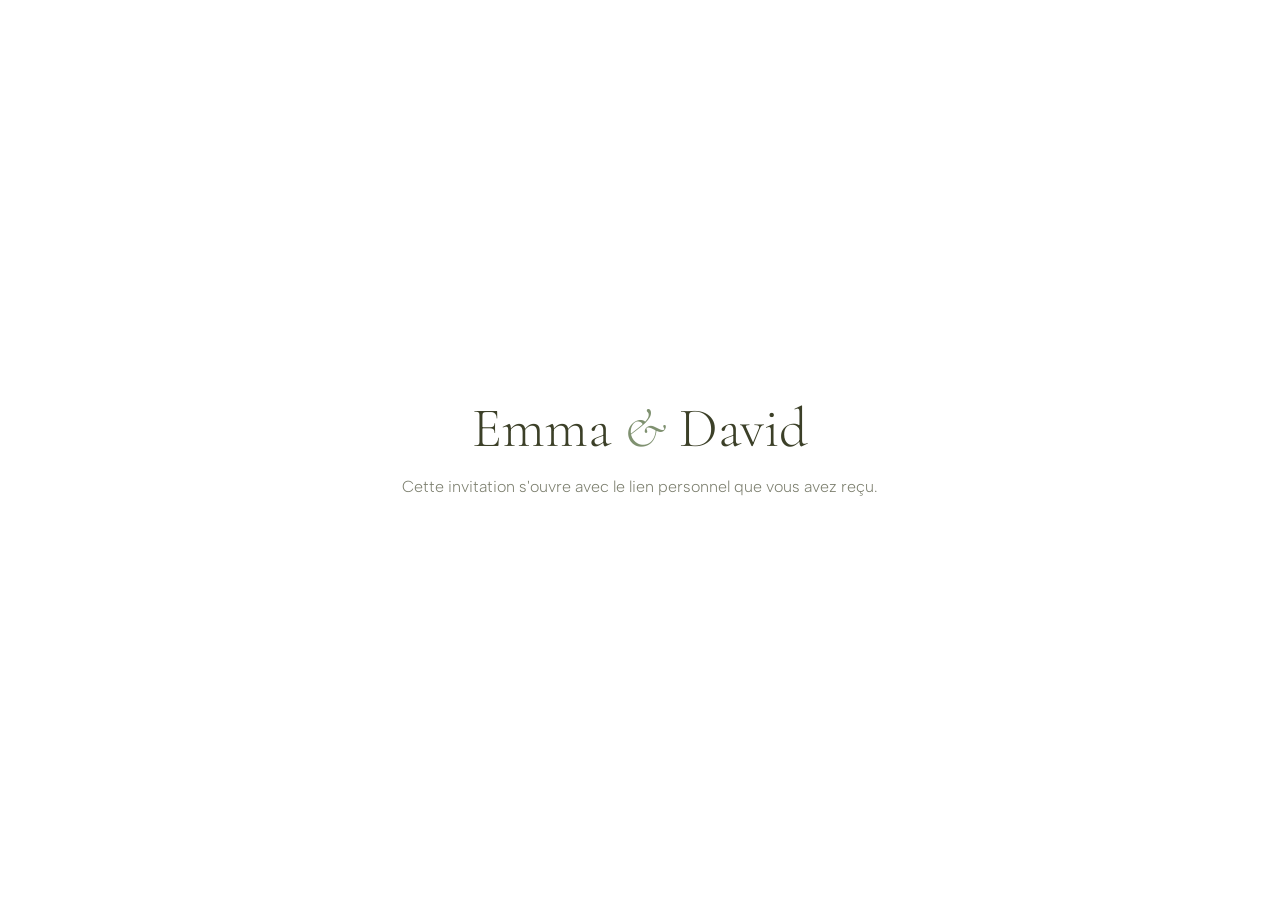
==== index.html @ 1ed9b7fa "Illustrations au trait qui se dessinent ; espace des mariés en blanc, sauge et kaki Co-Authored-By: " ====
<!doctype html>
<html lang="fr">
<head>
<meta charset="utf-8">
<meta name="viewport" content="width=device-width, initial-scale=1, viewport-fit=cover">
<title>Emma &amp; David</title>
<meta name="robots" content="noindex">
<meta name="theme-color" content="#ffffff">
<link rel="icon" type="image/png" href="favicon.png">
<link rel="preconnect" href="https://fonts.googleapis.com">
<link rel="preconnect" href="https://fonts.gstatic.com" crossorigin>
<link rel="stylesheet" href="https://fonts.googleapis.com/css2?family=Cormorant+Garamond:ital,wght@0,300;0,400;1,300;1,400&family=Albert+Sans:wght@300;400;500&display=swap">
<link rel="stylesheet" href="site.css?v=1790691059">
</head>
<body class="locked">

<!-- Ouverture : un toucher ouvre l'invitation et lance la musique -->
<div id="gate" class="gate" role="button" tabindex="0" aria-label="Ouvrir l'invitation">
  <p class="gate-bh" lang="he">ב״ה</p>
  <span class="gate-line" aria-hidden="true"></span>
  <p class="gate-names">Emma <em>&amp;</em> David</p>
  <p class="gate-guest" id="gate-guest"></p>
  <p class="gate-hint">Toucher pour ouvrir</p>
</div>

<button type="button" id="sound" class="sound" aria-label="Mettre la musique">
  <span></span><span></span><span></span>
</button>

<main id="site">
  <!-- Couverture -->
  <section class="hero" id="hero">
    <p class="bh" lang="he" data-reveal>ב״ה</p>
    <p class="kicker" data-reveal>Avec la bénédiction de leurs familles</p>
    <h1 class="names" aria-label="Emma &amp; David">
      <span class="n n1" data-split>Emma</span>
      <span class="amp" data-reveal>&amp;</span>
      <span class="n n2" data-split>David</span>
    </h1>
    <p class="lead" data-reveal>ont la joie de vous convier à leur mariage</p>
    <p class="guest" id="guest" data-reveal></p>
    <p class="season" data-reveal>Juillet — Août 2027</p>
    <span class="scroll-cue" aria-hidden="true"></span>
  </section>

  <!-- Programme : les dates de l'invité -->
  <section class="overview" id="overview">
    <p class="kicker" data-reveal>Le programme</p>
    <ol class="agenda" id="agenda"></ol>
  </section>

  <!-- Célébrations, reliées par un fil -->
  <div class="timeline" id="timeline">
    <span class="thread" aria-hidden="true"><span class="thread-fill" id="thread-fill"></span></span>
    <div id="events"></div>
  </div>

  <!-- Réponse -->
  <section class="rsvp" id="rsvp">
    <p class="kicker" data-reveal>Réponse</p>
    <h2 class="rsvp-title" data-reveal>Serez-vous des nôtres ?</h2>
    <p class="deadline" data-reveal>Merci de répondre avant le <span id="deadline"></span>.</p>
    <form id="form" novalidate data-reveal>
      <div id="questions"></div>
      <div class="nb-row" id="nb-row" hidden>
        <label for="nb">Nombre de personnes</label>
        <select id="nb"></select>
      </div>
      <label class="msg-label" for="message">Un mot pour les mariés <span>facultatif</span></label>
      <textarea id="message" rows="2" maxlength="500"></textarea>
      <p class="error" id="error" hidden></p>
      <button type="submit" class="send" id="send">Envoyer ma réponse</button>
    </form>
    <div class="thanks" id="thanks" hidden>
      <p class="thanks-title">Merci</p>
      <p class="thanks-text" id="thanks-text">Votre réponse a bien été envoyée.</p>
      <button type="button" class="edit" id="edit">Modifier ma réponse</button>
    </div>
  </section>

  <footer class="foot">
    <img class="foot-mark" src="monogramme.png" alt="" width="44" height="43">
    <p>Emma &amp; David · 2027</p>
  </footer>
</main>

<section class="no-invite" id="no-invite" hidden>
  <p class="names-sm">Emma <em>&amp;</em> David</p>
  <p>Cette invitation s'ouvre avec le lien personnel que vous avez reçu.</p>
</section>

<script src="config.js?v=1790691059"></script>
<script src="illos.js?v=1790691059"></script>
<script src="site.js?v=1790691059"></script>
</body>
</html>
---- site.css ----
/* Emma & David — invitation
   Direction artistique : épuré, blanc, sauge et kaki.
   Beaucoup d'air, typographie fine, un fil kaki qui relie les célébrations. */

:root {
  --white: #ffffff;
  --paper: #fbfbf8;
  --sage-50: #f2f5ee;
  --sage-100: #e6ece0;
  --sage-300: #b9c6ad;
  --sage: #7f9170;
  --kaki: #5c6240;
  --kaki-deep: #3c4028;
  --ink: #2d2f24;
  --muted: #7a7d6c;
  --line: #e2e6da;
  --error: #9a4a36;
  --serif: "Cormorant Garamond", "Cormorant", Georgia, serif;
  --sans: "Albert Sans", "Helvetica Neue", Arial, sans-serif;
  --ease: cubic-bezier(.2, .7, .2, 1);
  color-scheme: light;
}

* { box-sizing: border-box; }
[hidden] { display: none !important; }
html { -webkit-text-size-adjust: 100%; }
body {
  margin: 0;
  background: var(--white);
  color: var(--ink);
  font: 300 16px/1.65 var(--sans);
  -webkit-font-smoothing: antialiased;
}
body.locked { overflow: hidden; }
p { margin: 0; }

/* ---------- Petits textes ---------- */
.kicker {
  font: 500 11px/1 var(--sans);
  letter-spacing: .32em;
  text-transform: uppercase;
  color: var(--sage);
}
.bh { font: 400 15px var(--serif); color: var(--kaki); letter-spacing: .06em; }

/* ---------- Ouverture ---------- */
.gate {
  position: fixed; inset: 0; z-index: 50;
  display: flex; flex-direction: column; align-items: center; justify-content: center; gap: 18px;
  padding-inline: 24px; text-align: center; cursor: pointer;
  background: var(--white);
  transition: transform 1.2s var(--ease), opacity 1.2s var(--ease);
  -webkit-tap-highlight-color: transparent;
}
.gate.open { transform: translateY(-100%); opacity: .6; pointer-events: none; }
.gate:focus-visible { outline: none; }
.gate-bh { font: 400 15px var(--serif); color: var(--kaki); opacity: 0; animation: fade 1.2s .2s var(--ease) forwards; }
.gate-line { width: 0; height: 1px; background: var(--sage); animation: grow 1.6s .5s var(--ease) forwards; }
.gate-names {
  font: 300 clamp(44px, 12vw, 76px)/1 var(--serif); color: var(--kaki-deep); letter-spacing: .01em;
  opacity: 0; animation: rise 1.4s 1.1s var(--ease) forwards;
}
.gate-names em, .names .amp, .names-sm em { font-style: italic; color: var(--sage); }
.gate-guest { font: italic 300 20px var(--serif); color: var(--kaki); min-height: 1.2em; opacity: 0; animation: fade 1.2s 1.6s var(--ease) forwards; }
.gate-guest:empty { display: none; }
.gate-hint {
  position: absolute; left: 0; right: 0; bottom: calc(env(safe-area-inset-bottom, 0px) + 9vh);
  font: 500 10px var(--sans); letter-spacing: .34em; text-transform: uppercase; color: var(--sage);
  opacity: 0; animation: fade 1s 2.2s var(--ease) forwards, breathe 2.6s 3.2s ease-in-out infinite;
}
@keyframes fade { to { opacity: 1; } }
@keyframes rise { from { opacity: 0; transform: translateY(14px); } to { opacity: 1; transform: none; } }
@keyframes grow { to { width: min(180px, 46vw); } }
@keyframes breathe { 0%, 100% { opacity: 1; } 50% { opacity: .35; } }

/* ---------- Bouton musique : trois barres fines ---------- */
.sound {
  position: fixed; z-index: 40; top: calc(env(safe-area-inset-top, 0px) + 14px); right: 14px;
  width: 40px; height: 40px; border-radius: 50%;
  display: flex; align-items: center; justify-content: center; gap: 3px;
  background: rgba(255, 255, 255, .8); border: 1px solid var(--line); cursor: pointer;
  backdrop-filter: blur(8px); -webkit-backdrop-filter: blur(8px);
}
.sound span { width: 2px; height: 5px; background: var(--kaki); border-radius: 2px; transition: height .3s var(--ease); }
.sound.on span { animation: bar 1.1s ease-in-out infinite; }
.sound.on span:nth-child(2) { animation-delay: .2s; }
.sound.on span:nth-child(3) { animation-delay: .4s; }
@keyframes bar { 0%, 100% { height: 5px; } 50% { height: 15px; } }
.sound:focus-visible { outline: 1px solid var(--kaki); outline-offset: 3px; }

/* ---------- Apparitions au défilement ---------- */
[data-reveal] { opacity: 0; transform: translateY(22px); transition: opacity 1.1s var(--ease), transform 1.1s var(--ease); transition-delay: var(--d, 0s); }
[data-reveal].in { opacity: 1; transform: none; }
.char { display: inline-block; opacity: 0; transform: translateY(.35em); transition: opacity .9s var(--ease), transform .9s var(--ease); }
.in .char, .char.in { opacity: 1; transform: none; }

/* ---------- Illustrations au trait ---------- */
.illo { width: min(240px, 70vw); height: auto; overflow: visible; background: inherit; }
.hero .illo { width: min(220px, 62vw); margin-bottom: -6px; }
.rsvp .illo { width: min(180px, 50vw); }
.event .illo { margin-bottom: 14px; padding: 6px 10px; }
.illo .ln {
  fill: none; stroke: var(--kaki); stroke-width: 1.1; stroke-linecap: round; stroke-linejoin: round;
  stroke-dasharray: var(--len, 400); stroke-dashoffset: var(--len, 400);
  transition: stroke-dashoffset 2.4s var(--ease) var(--dl, 0s);
}
.illo.in .ln { stroke-dashoffset: 0; }
.illo .ln.soft { stroke: var(--sage-300); stroke-width: .9; }
.illo .fl { fill: var(--sage-100); stroke: none; opacity: 0; transition: opacity 1.6s ease 1.6s; }
.illo .olive { fill: var(--kaki); }
.illo.in .fl { opacity: 1; }
.illo.in .olive { opacity: .75; }
.illo .flame { fill: #d9b566; opacity: 0; transform-box: fill-box; transform-origin: 50% 100%; transition: opacity 1s ease 2.2s; }
.illo.in .flame { opacity: 1; animation: flicker 2.6s ease-in-out 3s infinite; }
.illo .glow { fill: #f3e3b8; opacity: 0; transition: opacity 1.6s ease 2.4s; }
.illo.in .glow { opacity: .55; }
@keyframes flicker { 0%, 100% { transform: scale(1, 1); } 30% { transform: scale(.94, 1.07); } 55% { transform: scale(1.04, .95); } 80% { transform: scale(.97, 1.04); } }

/* ---------- Couverture ---------- */
.hero {
  min-height: 100vh; min-height: 100svh;
  display: flex; flex-direction: column; align-items: center; justify-content: center; gap: 14px;
  padding: calc(env(safe-area-inset-top, 0px) + 72px) 24px 96px; text-align: center; position: relative;
}
.names { margin: 18px 0 6px; font: 300 clamp(76px, 25vw, 168px)/.86 var(--serif); color: var(--kaki-deep); display: grid; justify-items: center; letter-spacing: -.01em; }
.names .amp { font-size: .48em; line-height: 1.2; }
.lead { font-size: 15px; color: var(--muted); max-width: 22em; }
.guest { font: italic 300 clamp(22px, 6vw, 28px)/1.2 var(--serif); color: var(--kaki); }
.guest:empty { display: none; }
.season { margin-top: 10px; font: 500 11px var(--sans); letter-spacing: .32em; text-transform: uppercase; color: var(--kaki); }
.scroll-cue { position: absolute; bottom: calc(env(safe-area-inset-bottom, 0px) + 26px); left: 50%; width: 1px; height: 46px; background: linear-gradient(var(--sage), transparent); transform-origin: top; animation: cue 2.4s ease-in-out infinite; }
@keyframes cue { 0% { transform: scaleY(0); opacity: 0; } 30% { opacity: 1; } 100% { transform: scaleY(1); opacity: 0; } }

/* ---------- Programme ---------- */
.overview { padding: 72px 24px 96px; display: grid; justify-items: center; gap: 28px; background: var(--sage-50); }
.agenda { list-style: none; margin: 0; padding: 0; width: 100%; max-width: 420px; }
.agenda li { display: grid; grid-template-columns: 64px 1fr; align-items: baseline; gap: 14px; padding: 16px 2px; border-bottom: 1px solid var(--sage-100); }
.agenda li:first-child { border-top: 1px solid var(--sage-100); }
.agenda .a-day { font: 300 34px/1 var(--serif); color: var(--kaki-deep); font-variant-numeric: lining-nums; }
.agenda .a-txt { display: grid; gap: 2px; }
.agenda .a-name { font: 400 22px/1.1 var(--serif); color: var(--kaki-deep); }
.agenda .a-meta { font-size: 13px; color: var(--muted); }
.agenda a { color: inherit; text-decoration: none; display: contents; }

/* ---------- Célébrations ---------- */
.timeline { position: relative; }
.thread { position: absolute; top: 0; bottom: 0; left: 50%; width: 1px; background: var(--line); transform: translateX(-.5px); pointer-events: none; }
.thread-fill { position: absolute; top: 0; left: 0; width: 1px; height: 0; background: var(--kaki); will-change: height; }

.event {
  position: relative; min-height: 100vh; min-height: 100svh;
  display: flex; flex-direction: column; align-items: center; justify-content: center;
  padding: 110px 24px; text-align: center; gap: 12px;
}
.event { background: var(--white); }
.event:nth-child(even) { background: var(--sage-50); }
.event .node { position: absolute; top: 64px; left: 50%; width: 9px; height: 9px; margin-left: -4.5px; border-radius: 50%; background: var(--white); border: 1px solid var(--kaki); }
.event:nth-child(even) .node { background: var(--sage-50); }
.event .node.in { background: var(--kaki); transition: background .6s var(--ease); }
.event .num { background: inherit; padding: 6px 12px; }
.event .day { font: 300 clamp(96px, 30vw, 200px)/.9 var(--serif); color: var(--kaki-deep); letter-spacing: -.02em; will-change: transform; font-variant-numeric: lining-nums; background: inherit; padding: 0 10px; }
.event .month { font: 500 11px var(--sans); letter-spacing: .32em; text-transform: uppercase; color: var(--kaki); background: inherit; padding: 4px 10px; }
.event .title { margin-top: 26px; font: 400 clamp(44px, 12vw, 72px)/1 var(--serif); color: var(--kaki-deep); background: inherit; padding: 0 12px; }
.event .tag { font: italic 300 clamp(22px, 6vw, 28px)/1.2 var(--serif); color: var(--sage); background: inherit; padding: 0 12px; }
.event .line { margin-top: 8px; font: italic 300 21px/1.4 var(--serif); color: var(--kaki); background: inherit; padding: 4px 12px; }
.event .weekday { font-size: 13px; color: var(--muted); background: inherit; padding: 0 10px; }
.details { margin: 26px 0 0; padding: 18px 16px; display: grid; gap: 16px; background: inherit; min-width: min(320px, 88vw); }
.details div { display: grid; gap: 3px; }
.details dt { font: 500 10px var(--sans); letter-spacing: .3em; text-transform: uppercase; color: var(--sage); }
.details dd { margin: 0; font: 400 21px/1.3 var(--serif); color: var(--ink); }
.map {
  margin-top: 8px; font: 500 10px var(--sans); letter-spacing: .3em; text-transform: uppercase;
  color: var(--kaki); text-decoration: none; padding: 10px 14px; background: inherit;
  border-bottom: 1px solid var(--sage-300);
}
.map:hover, .map:focus-visible { border-bottom-color: var(--kaki); outline: none; }

/* ---------- Réponse ---------- */
.rsvp { padding: 110px 24px 120px; display: grid; justify-items: center; gap: 14px; text-align: center; background: var(--white); }
.rsvp-title { margin: 6px 0 0; font: 300 clamp(40px, 11vw, 64px)/1.05 var(--serif); color: var(--kaki-deep); text-wrap: balance; }
.deadline { color: var(--muted); font-size: 14px; }
.deadline span { color: var(--kaki); font-weight: 400; }
form { width: 100%; max-width: 440px; margin-top: 26px; display: grid; gap: 18px; text-align: left; }
.q { display: grid; gap: 10px; padding-bottom: 18px; border-bottom: 1px solid var(--line); }
.q-head { display: flex; justify-content: space-between; align-items: baseline; gap: 12px; }
.q-name { font: 400 22px var(--serif); color: var(--kaki-deep); }
.q-date { font-size: 12px; color: var(--muted); }
.pills { display: grid; grid-template-columns: 1fr 1fr; gap: 8px; }
.pill input { position: absolute; opacity: 0; pointer-events: none; }
.pill span {
  display: block; text-align: center; padding: 12px 8px; border-radius: 999px;
  border: 1px solid var(--sage-300); color: var(--kaki); font-size: 14px; cursor: pointer;
  transition: background .35s var(--ease), color .35s var(--ease), border-color .35s var(--ease);
}
.pill input:checked + span { background: var(--kaki); border-color: var(--kaki); color: var(--white); }
.pill input:focus-visible + span { outline: 1px solid var(--kaki); outline-offset: 3px; }
.nb-row { display: flex; justify-content: space-between; align-items: center; gap: 12px; }
.nb-row label, .msg-label { font: 500 10px var(--sans); letter-spacing: .3em; text-transform: uppercase; color: var(--sage); }
.msg-label span { letter-spacing: .1em; text-transform: none; font-weight: 300; color: var(--muted); }
select, textarea { font: 400 16px var(--sans); color: var(--ink); background: transparent; border: 0; border-bottom: 1px solid var(--sage-300); border-radius: 0; padding: 8px 2px; }
select { width: 5em; }
textarea { width: 100%; resize: vertical; }
select:focus-visible, textarea:focus-visible { outline: none; border-bottom-color: var(--kaki); }
.error { color: var(--error); font-size: 14px; text-align: center; }
.send {
  margin-top: 8px; justify-self: center; padding: 16px 34px; border: 0; border-radius: 999px;
  background: var(--kaki-deep); color: var(--white); cursor: pointer;
  font: 500 11px var(--sans); letter-spacing: .3em; text-transform: uppercase;
  transition: background .35s var(--ease), transform .35s var(--ease);
}
.send:hover { background: var(--kaki); }
.send:active { transform: scale(.98); }
.send:disabled { opacity: .6; cursor: wait; }
.send:focus-visible, .edit:focus-visible { outline: 1px solid var(--kaki); outline-offset: 4px; }
.thanks { margin-top: 30px; display: grid; justify-items: center; gap: 10px; }
.thanks-title { font: italic 300 64px/1 var(--serif); color: var(--kaki-deep); }
.thanks-text { color: var(--muted); }
.edit { background: none; border: 0; padding: 8px; color: var(--kaki); font: 500 10px var(--sans); letter-spacing: .3em; text-transform: uppercase; border-bottom: 1px solid var(--sage-300); cursor: pointer; }

/* ---------- Pied de page ---------- */
.foot { padding: 60px 24px calc(env(safe-area-inset-bottom, 0px) + 60px); display: grid; justify-items: center; gap: 12px; background: var(--sage-50); }
.foot-mark { width: 44px; height: auto; opacity: .8; }
.foot p { font: 500 10px var(--sans); letter-spacing: .32em; text-transform: uppercase; color: var(--muted); }

/* ---------- Sans lien personnel ---------- */
.no-invite { min-height: 100vh; display: grid; place-content: center; gap: 18px; padding: 24px; text-align: center; color: var(--muted); }
.names-sm { font: 300 56px/1 var(--serif); color: var(--kaki-deep); }

@media (prefers-reduced-motion: reduce) {
  .illo .ln { stroke-dashoffset: 0; } .illo .fl, .illo .flame { opacity: 1; }
  *, *::before, *::after { animation-duration: .01s !important; animation-delay: 0s !important; transition-duration: .01s !important; }
  [data-reveal], .char { opacity: 1; transform: none; }
}
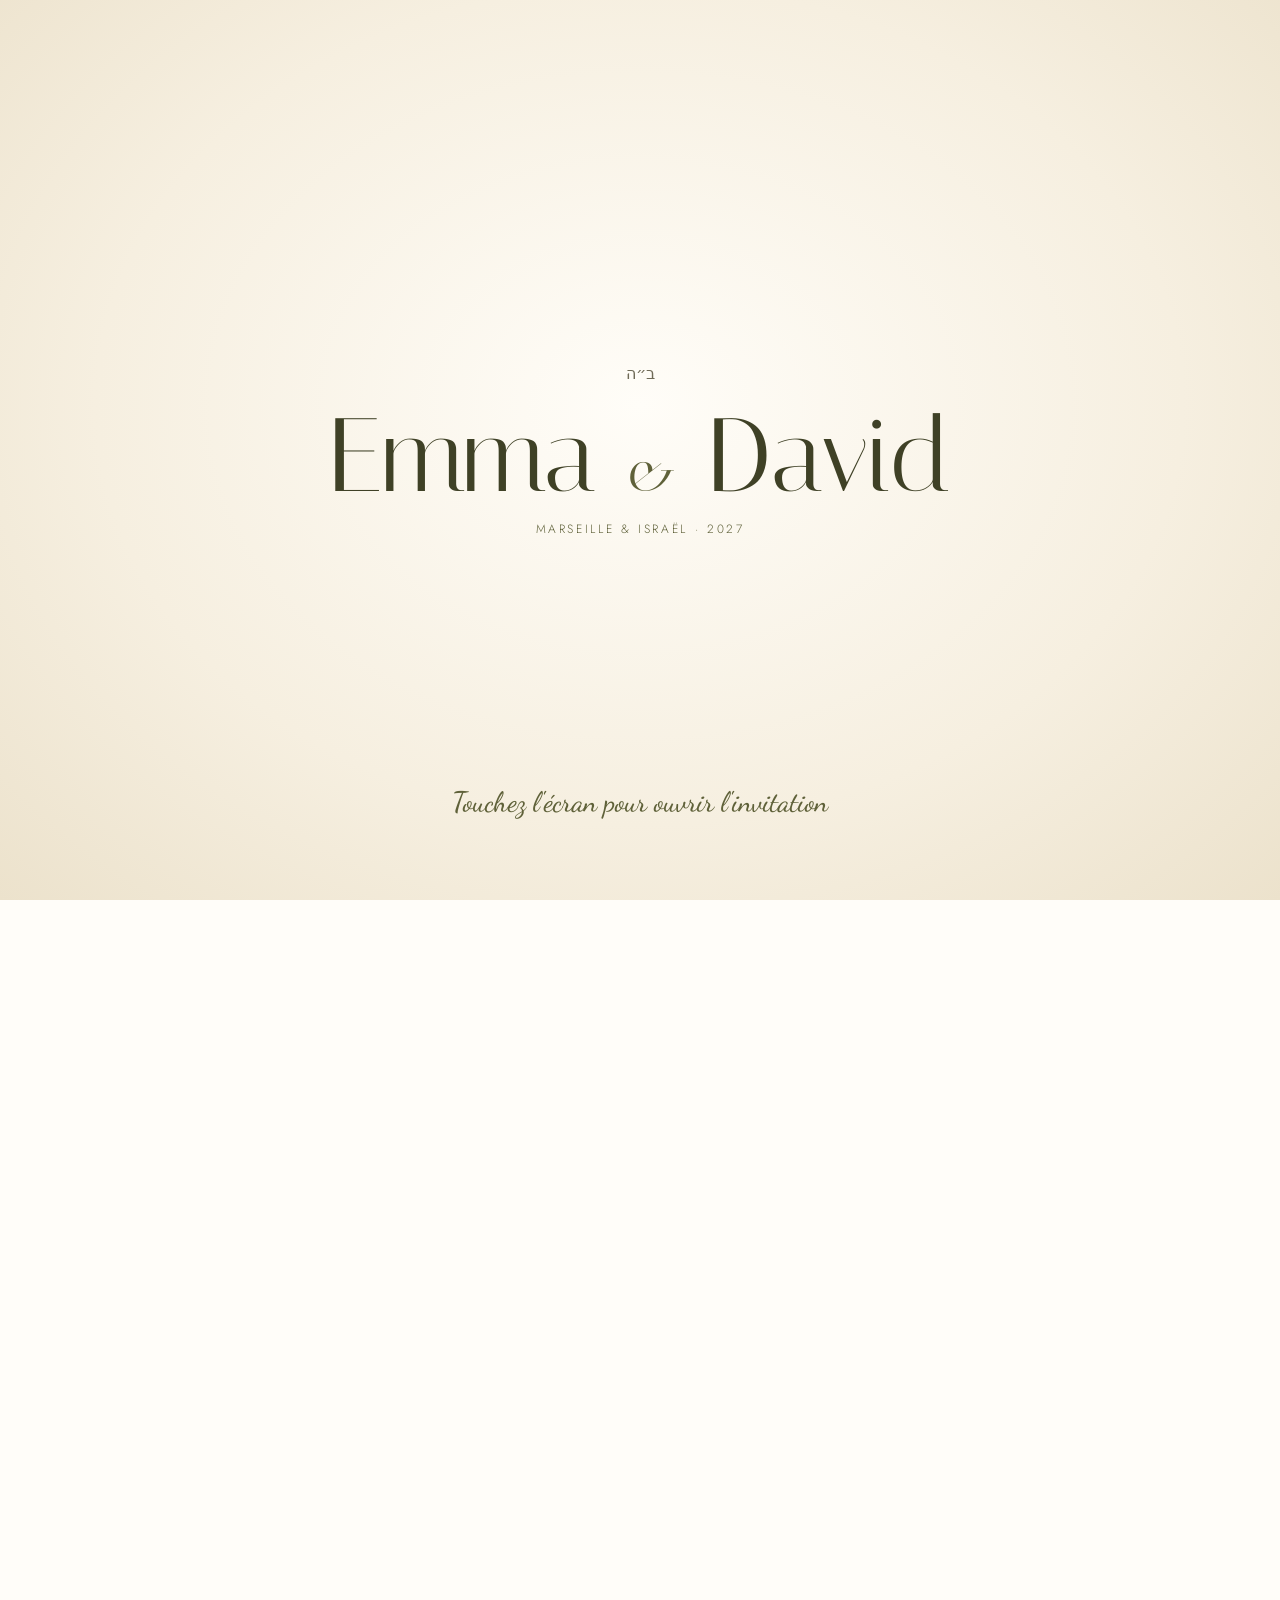
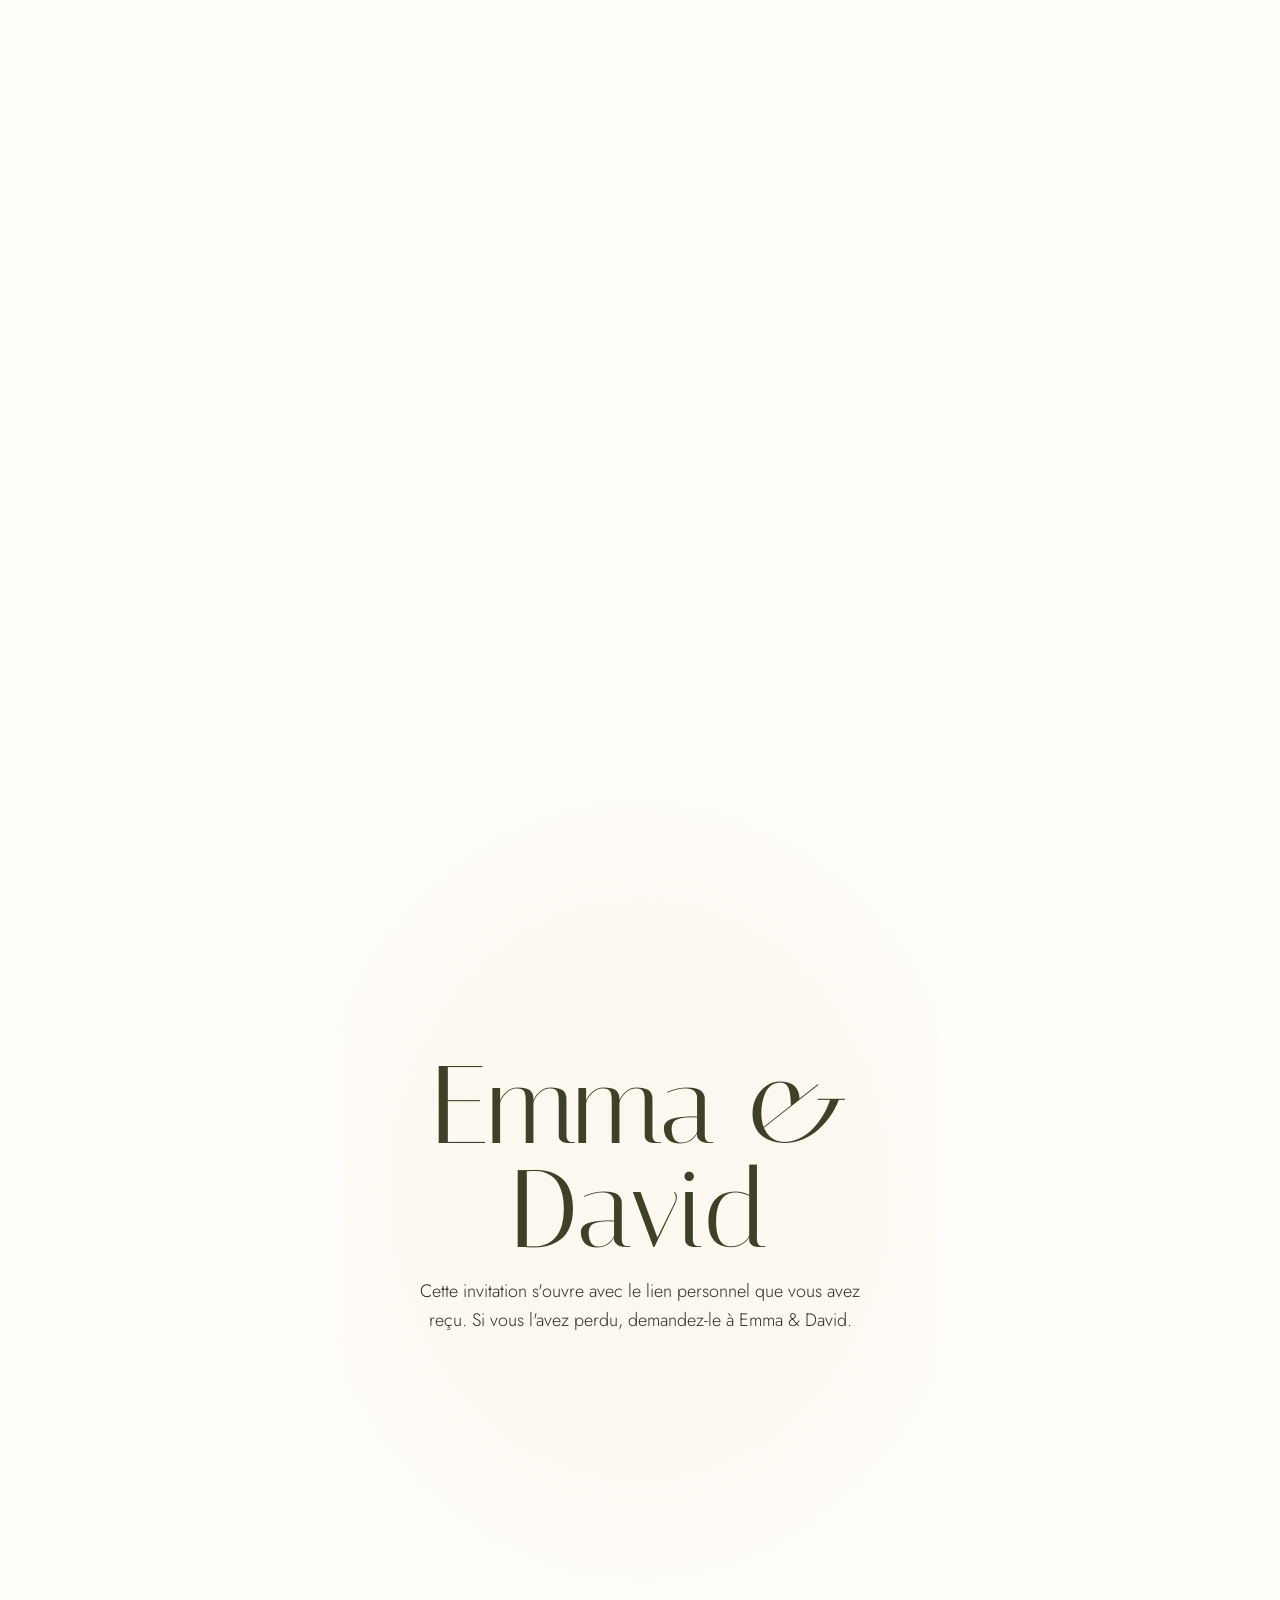
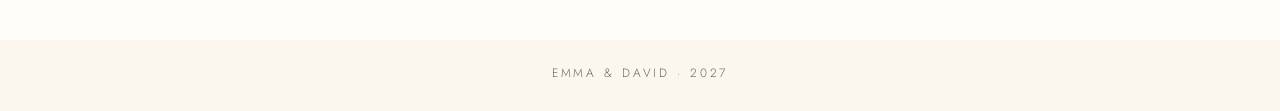
==== commit aed6ea6c: "Retour à la version du 23 septembre (avant les changements d'aujourd'hui) Co-Authored-By: Claude Opu" ====
--- a/index.html
+++ b/index.html
@@ -5,92 +5,31 @@
 <meta name="viewport" content="width=device-width, initial-scale=1, viewport-fit=cover">
 <title>Emma &amp; David</title>
 <meta name="robots" content="noindex">
-<meta name="theme-color" content="#ffffff">
-<link rel="icon" type="image/png" href="favicon.png">
 <link rel="preconnect" href="https://fonts.googleapis.com">
 <link rel="preconnect" href="https://fonts.gstatic.com" crossorigin>
-<link rel="stylesheet" href="https://fonts.googleapis.com/css2?family=Cormorant+Garamond:ital,wght@0,300;0,400;1,300;1,400&family=Albert+Sans:wght@300;400;500&display=swap">
-<link rel="stylesheet" href="site.css?v=1790691059">
+<link rel="stylesheet" href="https://fonts.googleapis.com/css2?family=Italiana&family=Jost:wght@300;400;500&family=Pinyon+Script&family=Parisienne&family=Dancing+Script:wght@500&display=swap">
+<link rel="stylesheet" href="app.css?v=1790691317">
 </head>
-<body class="locked">
-
-<!-- Ouverture : un toucher ouvre l'invitation et lance la musique -->
-<div id="gate" class="gate" role="button" tabindex="0" aria-label="Ouvrir l'invitation">
-  <p class="gate-bh" lang="he">ב״ה</p>
-  <span class="gate-line" aria-hidden="true"></span>
-  <p class="gate-names">Emma <em>&amp;</em> David</p>
-  <p class="gate-guest" id="gate-guest"></p>
-  <p class="gate-hint">Toucher pour ouvrir</p>
-</div>
+<body>
 
 <button type="button" id="sound" class="sound" aria-label="Mettre la musique">
-  <span></span><span></span><span></span>
+  <svg viewBox="0 0 24 24" width="18" height="18" aria-hidden="true"><path d="M9 18V6l10-2v12" fill="none" stroke="currentColor" stroke-width="1.6"/><circle cx="6.5" cy="18" r="2.5" fill="currentColor"/><circle cx="16.5" cy="16" r="2.5" fill="currentColor"/><path class="mute" d="M3 3l18 18" stroke="currentColor" stroke-width="1.6"/></svg>
 </button>
 
-<main id="site">
-  <!-- Couverture -->
-  <section class="hero" id="hero">
-    <p class="bh" lang="he" data-reveal>ב״ה</p>
-    <p class="kicker" data-reveal>Avec la bénédiction de leurs familles</p>
-    <h1 class="names" aria-label="Emma &amp; David">
-      <span class="n n1" data-split>Emma</span>
-      <span class="amp" data-reveal>&amp;</span>
-      <span class="n n2" data-split>David</span>
-    </h1>
-    <p class="lead" data-reveal>ont la joie de vous convier à leur mariage</p>
-    <p class="guest" id="guest" data-reveal></p>
-    <p class="season" data-reveal>Juillet — Août 2027</p>
-    <span class="scroll-cue" aria-hidden="true"></span>
-  </section>
+<canvas id="stage" aria-hidden="true"></canvas>
+<div id="gate" class="gate" role="button" tabindex="0" aria-label="Ouvrir l'invitation">
+  <p class="bh" lang="he">ב״ה</p>
+  <p class="gate-guest" id="gate-guest"></p>
+  <p class="gate-names">Emma <em>&amp;</em> David</p>
+  <p class="gate-date">Marseille &amp; Israël · 2027</p>
+  <p class="gate-hint">Touchez l'écran pour ouvrir l'invitation</p>
+</div>
+<p id="tap-hint" class="tap-hint">♪ Touchez l'écran pour la musique</p>
+<main id="story"></main>
 
-  <!-- Programme : les dates de l'invité -->
-  <section class="overview" id="overview">
-    <p class="kicker" data-reveal>Le programme</p>
-    <ol class="agenda" id="agenda"></ol>
-  </section>
-
-  <!-- Célébrations, reliées par un fil -->
-  <div class="timeline" id="timeline">
-    <span class="thread" aria-hidden="true"><span class="thread-fill" id="thread-fill"></span></span>
-    <div id="events"></div>
-  </div>
-
-  <!-- Réponse -->
-  <section class="rsvp" id="rsvp">
-    <p class="kicker" data-reveal>Réponse</p>
-    <h2 class="rsvp-title" data-reveal>Serez-vous des nôtres ?</h2>
-    <p class="deadline" data-reveal>Merci de répondre avant le <span id="deadline"></span>.</p>
-    <form id="form" novalidate data-reveal>
-      <div id="questions"></div>
-      <div class="nb-row" id="nb-row" hidden>
-        <label for="nb">Nombre de personnes</label>
-        <select id="nb"></select>
-      </div>
-      <label class="msg-label" for="message">Un mot pour les mariés <span>facultatif</span></label>
-      <textarea id="message" rows="2" maxlength="500"></textarea>
-      <p class="error" id="error" hidden></p>
-      <button type="submit" class="send" id="send">Envoyer ma réponse</button>
-    </form>
-    <div class="thanks" id="thanks" hidden>
-      <p class="thanks-title">Merci</p>
-      <p class="thanks-text" id="thanks-text">Votre réponse a bien été envoyée.</p>
-      <button type="button" class="edit" id="edit">Modifier ma réponse</button>
-    </div>
-  </section>
-
-  <footer class="foot">
-    <img class="foot-mark" src="monogramme.png" alt="" width="44" height="43">
-    <p>Emma &amp; David · 2027</p>
-  </footer>
-</main>
-
-<section class="no-invite" id="no-invite" hidden>
-  <p class="names-sm">Emma <em>&amp;</em> David</p>
-  <p>Cette invitation s'ouvre avec le lien personnel que vous avez reçu.</p>
-</section>
-
-<script src="config.js?v=1790691059"></script>
-<script src="illos.js?v=1790691059"></script>
-<script src="site.js?v=1790691059"></script>
+<script src="config.js?v=1790691317"></script>
+<script src="music.js?v=1790691317"></script>
+<script src="scenes.js?v=1790691317"></script>
+<script src="story.js?v=1790691317"></script>
 </body>
 </html>
--- a/app.css
+++ b/app.css
@@ -0,0 +1,213 @@
+/* Invitation Emma & David — une ambiance de couleurs par page */
+:root {
+  --sand: #efe7d8;
+  --kaki: #5f6139;
+  --kaki-deep: #3f4126;
+  --stone: #cbbd9f;
+  --ink: #2f2d22;
+  --muted: #6f6a57;
+  --error: #9a3b2a;
+  /* Couleurs par défaut ; chaque section (.t-cover, .t-h...) a les siennes */
+  --bg: var(--sand);
+  --card: #f7f2e8;
+  --text: var(--ink);
+  --title: var(--kaki-deep);
+  --accent: var(--kaki);
+  --line: var(--stone);
+  --soft: var(--muted);
+  --white: #fffdf9;
+  color-scheme: light;
+}
+
+/* Chaque page est posée sur son décor : couleurs du texte et halo doux (--scrim) pour la lisibilité */
+.t-cover { --scrim: rgba(251, 247, 238, .82); }
+/* Mairie · mariage civil : fond écru, texte olive et or */
+.t-m { --scrim: rgba(251, 246, 234, .84); --card: #f8f2e4; --text: #2f3226; --title: #4f5634; --accent: #a08a4a; --line: #d9cfb4; --soft: #66684f; }
+/* Henné · Beach Party : bordeaux et or */
+.t-h { --scrim: rgba(70, 14, 26, .62); --card: rgba(106, 37, 51, .7); --text: #f8e8e1; --title: #fff3ea; --accent: #efc88a; --line: rgba(255, 220, 200, .35); --soft: #f0d2ca; color-scheme: dark; }
+/* Houppa : ivoire, sauge et blanc */
+.t-p { --scrim: rgba(252, 248, 238, .82); --card: #fffdf8; --text: #33352a; --title: #4b5237; --accent: #7c8663; --line: #d9d6c4; --soft: #676b57; }
+/* Chabbat Hatan : crépuscule doré */
+.t-s { --scrim: rgba(250, 243, 228, .82); --card: #f4ecdc; --text: #2f2a1f; --title: #4a3a1a; --accent: #94702f; --line: #cdbb95; --soft: #6f6450; }
+/* Réponse : lever du jour sur la mer */
+.t-rsvp { --scrim: rgba(251, 247, 238, .86); --card: #fbf7ee; --text: #2f2d22; --title: #3f4126; --accent: #5f6139; --line: #c3b797; --soft: #6b6753; }
+
+* { box-sizing: border-box; }
+[hidden] { display: none !important; }
+body {
+  margin: 0;
+  background: #fffdf9;
+  color: var(--text);
+  font: 300 17px/1.6 "Jost", "Avenir Next", "Helvetica Neue", sans-serif;
+}
+
+/* ---------- Décor et cinématiques pilotés par le défilement ---------- */
+#stage { position: fixed; inset: 0; width: 100%; height: 100%; display: block; z-index: 0; }
+#story { position: relative; z-index: 1; }
+.cine { position: relative; }
+.stick { position: sticky; top: 0; height: 100vh; overflow: hidden; }
+.caps {
+  position: absolute; left: 0; right: 0;
+  top: calc(env(safe-area-inset-top, 0px) + 8vh);
+  padding-inline: 20px;
+  display: grid; justify-items: center; gap: 4px; text-align: center;
+  pointer-events: none;
+}
+.cap { margin: 0; opacity: 0; will-change: opacity, transform; }
+/* Mairie : texte au centre de l'écran */
+.caps-m { top: 50%; transform: translateY(-60%); gap: 8px; }
+/* Henné : texte au centre de l'écran, bien lisible sur le coucher de soleil */
+.caps-h { top: 50%; transform: translateY(-62%); gap: 8px; }
+.caps-h .cap { color: #fff7ec; text-shadow: 0 2px 6px rgba(60, 10, 20, .55), 0 0 28px rgba(60, 10, 20, .5); }
+.caps-h .cap.title { font-size: clamp(64px, 18vw, 112px); }
+.caps-h .cap.script { font-size: clamp(40px, 11vw, 62px); color: #ffe2b0; }
+.caps-h .cap.small { font-size: 14px; font-weight: 500; letter-spacing: .18em; }
+.tone-dark { color: #3f4126; }
+.tone-light { color: #fbeedd; text-shadow: 0 1px 14px rgba(40, 20, 20, .35); }
+.cap.bh { font-size: 16px; }
+.cap.small { font-size: 12px; letter-spacing: .22em; text-transform: uppercase; }
+.cap.names, .cap.title { font: 400 clamp(52px, 14vw, 96px)/1 "Italiana", "Didot", Georgia, serif; }
+.cap.script { font: 400 clamp(34px, 9vw, 54px)/1.1 "Pinyon Script", "Snell Roundhand", cursive; }
+.caps .cap.title { margin-top: 4px; }
+
+/* ---------- Écran d'ouverture : tout l'écran s'ouvre au toucher ---------- */
+body.locked { overflow: hidden; }
+body.locked .tap-hint { display: none; }
+.gate {
+  position: fixed; inset: 0; z-index: 60;
+  display: flex; flex-direction: column; align-items: center; justify-content: center; gap: 6px;
+  padding-inline: 24px; text-align: center; cursor: pointer;
+  background: radial-gradient(ellipse at 50% 45%, #fffdf8 0%, #f6efe0 60%, #ece2cc 100%);
+  color: #3f4126;
+  transition: opacity 1s ease, transform 1s ease;
+  -webkit-tap-highlight-color: transparent;
+}
+.gate.open { opacity: 0; transform: scale(1.06); pointer-events: none; }
+.gate:focus-visible { outline: none; }
+.gate p { margin: 0; }
+.gate .bh { font-size: 16px; color: #6f6a57; margin-bottom: 10px; }
+.gate-guest { font-size: 12px; letter-spacing: .24em; text-transform: uppercase; color: #6f6a57; min-height: 1em; }
+.gate-names { font: 400 clamp(56px, 16vw, 104px)/1 "Italiana", "Didot", Georgia, serif; color: #3f4126; margin: 6px 0 !important; }
+.gate-names em { font-style: normal; font-size: .5em; color: #5f6139; }
+.gate-date { font-size: 12px; letter-spacing: .22em; text-transform: uppercase; color: #5f6139; }
+.gate-hint {
+  position: absolute; left: 0; right: 0; bottom: calc(env(safe-area-inset-bottom, 0px) + 9vh);
+  font: 500 clamp(22px, 6vw, 28px) "Dancing Script", "Parisienne", cursive; color: #5f6139;
+  animation: hint 2.4s ease-in-out infinite;
+}
+
+/* ---------- Indication discrète pour lancer la musique ---------- */
+.tap-hint {
+  position: fixed; z-index: 40; left: 0; right: 0; margin: 0;
+  bottom: calc(env(safe-area-inset-bottom, 0px) + 18px);
+  text-align: center; pointer-events: none;
+  font-size: 12px; letter-spacing: .18em; text-transform: uppercase; color: #3f4126;
+  text-shadow: 0 0 12px rgba(255, 250, 238, .9);
+  animation: hint 2.4s ease-in-out infinite;
+  transition: opacity .6s ease;
+}
+.tap-hint.gone { opacity: 0 !important; animation: none; }
+@keyframes hint { 0%, 100% { opacity: .35; } 50% { opacity: .9; } }
+
+/* ---------- Bouton musique ---------- */
+.sound {
+  position: fixed; z-index: 40;
+  top: calc(env(safe-area-inset-top, 0px) + 12px); right: 12px;
+  width: 38px; height: 38px; border-radius: 50%;
+  display: grid; place-items: center;
+  border: 1px solid rgba(63, 65, 38, .25);
+  background: rgba(247, 242, 232, .55);
+  color: #3f4126; cursor: pointer;
+  backdrop-filter: blur(6px);
+}
+.sound .mute { opacity: 1; }
+.sound.on .mute { opacity: 0; }
+.sound:focus-visible { outline: 2px solid var(--accent); outline-offset: 2px; }
+
+/* ---------- Pages de texte ---------- */
+/* ---------- Pages de texte, posées sur le décor ---------- */
+.content { color: var(--text); }
+.inner { padding-bottom: 46vh; }
+.inner {
+  max-width: 600px; min-height: 100vh;
+  margin: 0 auto;
+  padding-inline: 22px; padding-block: 72px 72px;
+  display: flex; flex-direction: column; justify-content: center; align-items: center;
+  gap: 10px; text-align: center;
+  background: radial-gradient(ellipse 75% 58% at 50% 50%, var(--scrim) 0%, var(--scrim) 42%, transparent 76%);
+}
+.inner p { margin: 0; }
+.bh { font-size: 15px; color: var(--soft); margin-bottom: 6px !important; }
+.eyebrow { font-size: 12px; letter-spacing: .24em; text-transform: uppercase; color: var(--accent); }
+.names {
+  margin: 8px 0 4px;
+  font: 400 clamp(60px, 17vw, 110px)/.95 "Italiana", "Didot", Georgia, serif;
+  color: var(--title);
+}
+.lead { font-size: 18px; text-wrap: balance; }
+.guest { font: 400 clamp(24px, 6vw, 30px)/1.2 "Italiana", Georgia, serif; color: var(--accent); margin-top: 6px !important; text-wrap: balance; }
+.agenda { list-style: none; padding: 0; margin: 18px 0 6px; width: 100%; max-width: 360px; border-top: 1px solid var(--line); }
+.agenda li { display: flex; justify-content: space-between; gap: 12px; padding: 10px 2px; border-bottom: 1px solid var(--line); }
+.a-name { font-weight: 500; color: var(--title); }
+.a-date { color: var(--soft); font-variant-numeric: tabular-nums; }
+.when { font-size: 12px; letter-spacing: .24em; text-transform: uppercase; color: var(--accent); margin-top: 8px !important; }
+
+.ev-title { margin: 6px 0 0; font: 400 clamp(64px, 19vw, 120px)/.95 "Italiana", "Didot", Georgia, serif; color: var(--title); }
+.ev-tag { font: 400 clamp(32px, 9vw, 48px)/1.1 "Pinyon Script", "Snell Roundhand", cursive; color: var(--accent); margin-top: -4px !important; }
+.ev-date { margin-top: 10px !important; font-weight: 500; font-size: 19px; color: var(--title); }
+.ev-place { color: var(--soft); }
+.ev-intro { margin: 18px 0 8px !important; font: 400 clamp(21px, 5.4vw, 26px)/1.4 "Italiana", Georgia, serif; text-wrap: balance; }
+.hand { list-style: none; padding: 0; margin: 10px 0 0; display: grid; gap: 14px; }
+.hand li { display: grid; gap: 0; }
+.hand .lbl { font-size: 11px; letter-spacing: .2em; text-transform: uppercase; color: var(--accent); }
+.hand .val { font: 500 clamp(24px, 6.6vw, 30px)/1.25 "Dancing Script", "Parisienne", cursive; color: var(--title); text-wrap: balance; }
+.map-link {
+  margin-top: 14px; color: var(--title);
+  font-size: 13px; letter-spacing: .14em; text-transform: uppercase;
+  text-underline-offset: 5px;
+}
+
+.song { margin: 22px 0 0; width: 100%; max-width: 360px; display: grid; gap: 8px; }
+.song-player, .song iframe { width: 100%; height: 200px; border: 1px solid var(--line); background: #000; display: block; }
+.song figcaption { font-size: 13px; letter-spacing: .08em; color: var(--soft); }
+
+/* ---------- Réponse ---------- */
+.deadline { color: var(--soft); margin-bottom: 8px !important; }
+form.rsvp { width: 100%; display: grid; gap: 12px; text-align: left; }
+fieldset { margin: 0; border: 1px solid var(--line); background: var(--card); padding: 14px 16px 16px; display: grid; gap: 10px; }
+legend { padding: 0 6px; font-weight: 500; color: var(--title); }
+.choices { display: grid; grid-template-columns: 1fr 1fr; gap: 8px; }
+.choice input { position: absolute; opacity: 0; pointer-events: none; }
+.choice span { display: block; text-align: center; padding: 12px 6px; border: 1px solid var(--line); background: var(--bg); cursor: pointer; font-size: 15px; }
+.choice input:checked + span { background: var(--accent); border-color: var(--accent); color: #f7f2e8; }
+.choice input:focus-visible + span { outline: 2px solid var(--title); outline-offset: 2px; }
+.field { font-weight: 500; color: var(--title); margin-top: 4px; }
+select.nb { font: inherit; padding: 10px 12px; border: 1px solid var(--line); background: var(--card); color: var(--text); width: 7em; }
+textarea { width: 100%; font: inherit; padding: 12px; border: 1px solid var(--line); background: var(--card); color: var(--text); resize: vertical; }
+textarea:focus-visible { outline: 2px solid var(--accent); }
+.submit, .thanks .link {
+  font: 500 14px "Jost", sans-serif; letter-spacing: .14em; text-transform: uppercase;
+  padding: 16px; border: 0; cursor: pointer;
+  background: var(--title); color: var(--bg);
+}
+.submit:disabled { opacity: .6; cursor: wait; }
+.thanks { display: grid; gap: 8px; justify-items: center; padding: 26px; width: 100%; background: var(--card); border: 1px solid var(--line); }
+.thanks-title { font: 400 44px/1 "Italiana", Georgia, serif; color: var(--title); }
+.thanks .link { background: none; color: var(--title); text-decoration: underline; text-underline-offset: 4px; padding: 8px; }
+.sign { font: 400 30px "Pinyon Script", cursive; color: var(--accent); }
+.error { color: var(--error); }
+.t-h .error { color: #ffc2a8; }
+/* Page Henné : texte clair bien détaché */
+.t-h .inner { text-shadow: 0 1px 10px rgba(50, 8, 18, .45); }
+
+.foot {
+  position: relative; background: rgba(251, 247, 238, .9); color: #6b6753; text-align: center;
+  padding-block: 24px calc(env(safe-area-inset-bottom, 0px) + 28px);
+  font-size: 12px; letter-spacing: .24em; text-transform: uppercase;
+}
+
+@media (prefers-reduced-motion: reduce) {
+  .gate-hint { animation: none; }
+  .cap { transition: none !important; }
+}
+.guest:empty, .gate-guest:empty { display: none; }
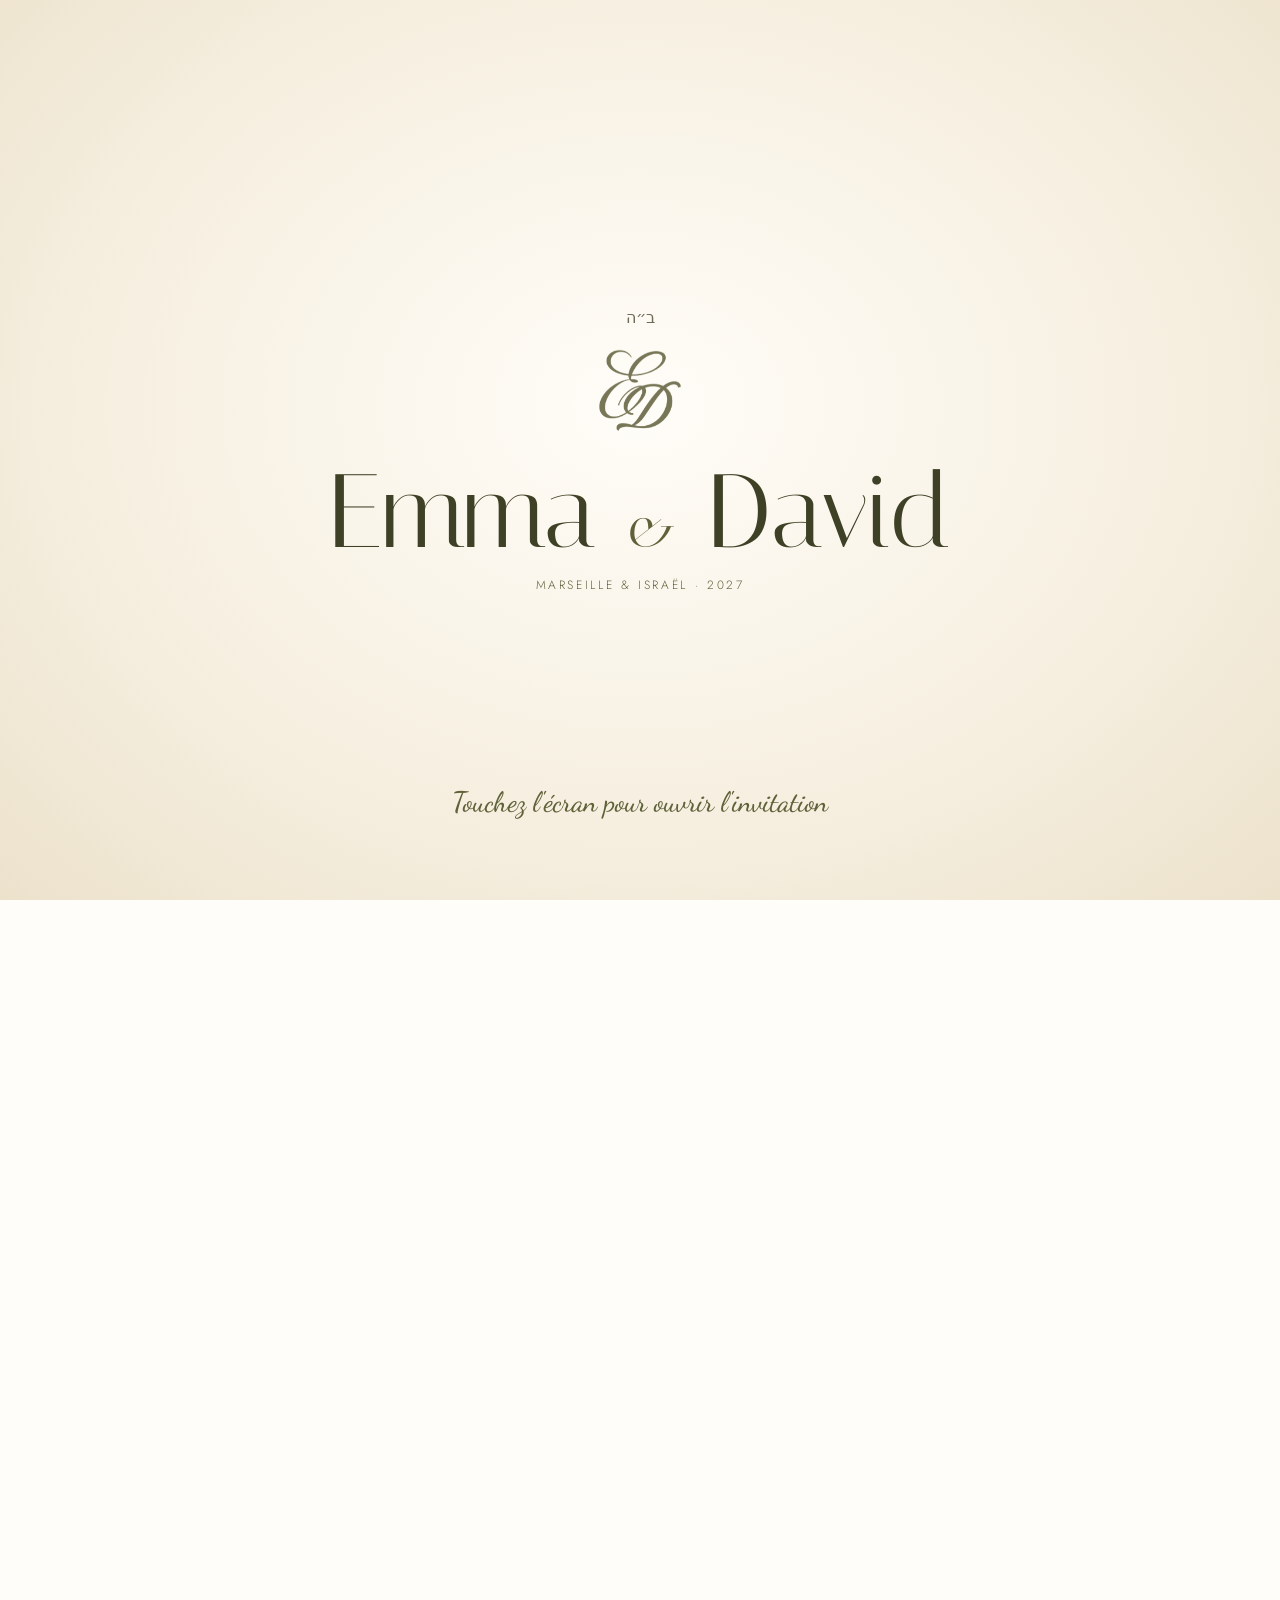
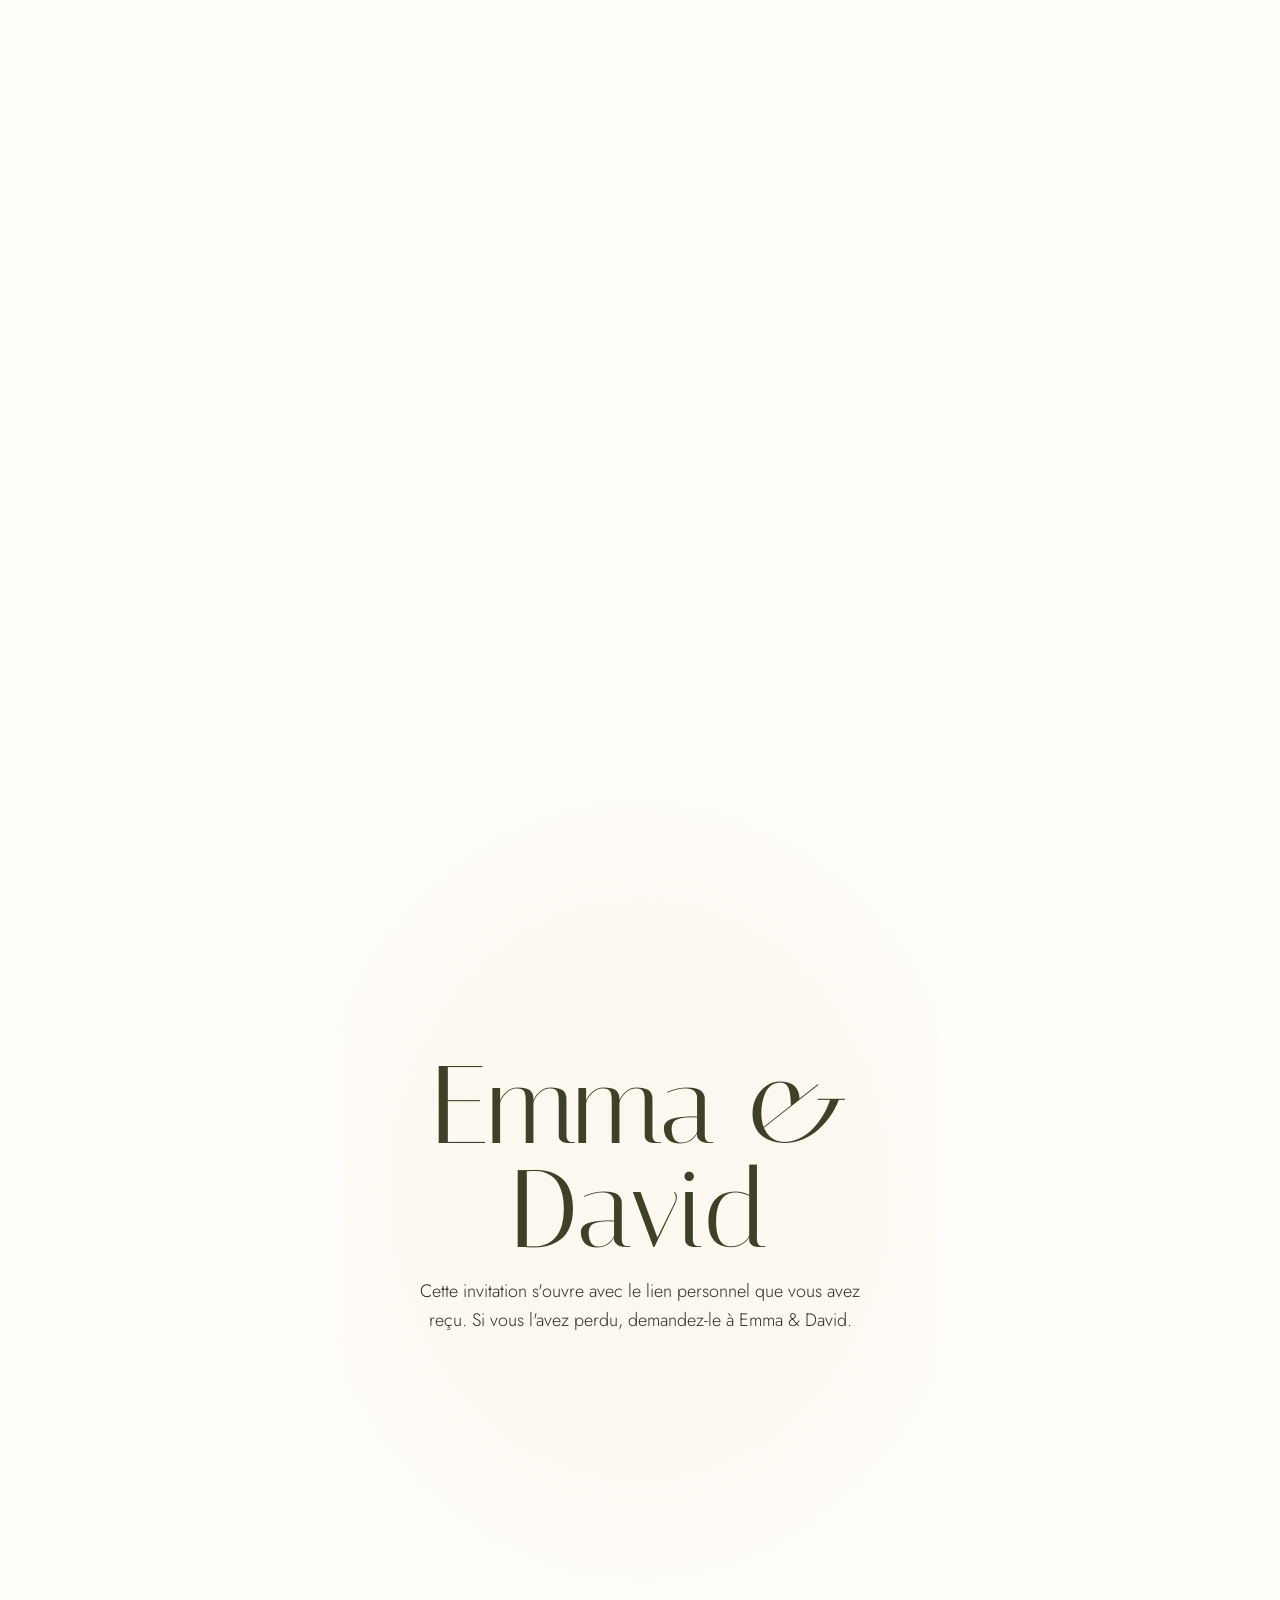
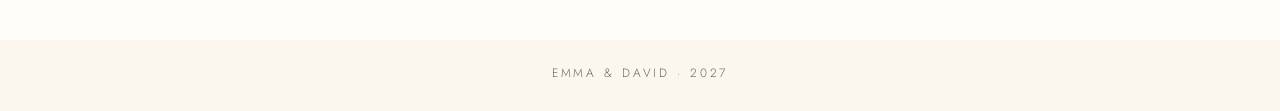
==== commit 013af676: "Monogramme discret sur l'écran d'ouverture ; informations en police simple (Jost) Co-Authored-By: Cl" ====
--- a/index.html
+++ b/index.html
@@ -4,11 +4,12 @@
 <meta charset="utf-8">
 <meta name="viewport" content="width=device-width, initial-scale=1, viewport-fit=cover">
 <title>Emma &amp; David</title>
+<link rel="icon" type="image/png" href="favicon.png">
 <meta name="robots" content="noindex">
 <link rel="preconnect" href="https://fonts.googleapis.com">
 <link rel="preconnect" href="https://fonts.gstatic.com" crossorigin>
 <link rel="stylesheet" href="https://fonts.googleapis.com/css2?family=Italiana&family=Jost:wght@300;400;500&family=Pinyon+Script&family=Parisienne&family=Dancing+Script:wght@500&display=swap">
-<link rel="stylesheet" href="app.css?v=1790691317">
+<link rel="stylesheet" href="app.css?v=1790691723">
 </head>
 <body>
 
@@ -19,6 +20,7 @@
 <canvas id="stage" aria-hidden="true"></canvas>
 <div id="gate" class="gate" role="button" tabindex="0" aria-label="Ouvrir l'invitation">
   <p class="bh" lang="he">ב״ה</p>
+  <img class="gate-mono" src="monogramme.png" alt="" width="84" height="83">
   <p class="gate-guest" id="gate-guest"></p>
   <p class="gate-names">Emma <em>&amp;</em> David</p>
   <p class="gate-date">Marseille &amp; Israël · 2027</p>
@@ -27,9 +29,9 @@
 <p id="tap-hint" class="tap-hint">♪ Touchez l'écran pour la musique</p>
 <main id="story"></main>
 
-<script src="config.js?v=1790691317"></script>
-<script src="music.js?v=1790691317"></script>
-<script src="scenes.js?v=1790691317"></script>
-<script src="story.js?v=1790691317"></script>
+<script src="config.js?v=1790691723"></script>
+<script src="music.js?v=1790691723"></script>
+<script src="scenes.js?v=1790691723"></script>
+<script src="story.js?v=1790691723"></script>
 </body>
 </html>
--- a/app.css
+++ b/app.css
@@ -87,6 +87,9 @@
 .gate p { margin: 0; }
 .gate .bh { font-size: 16px; color: #6f6a57; margin-bottom: 10px; }
 .gate-guest { font-size: 12px; letter-spacing: .24em; text-transform: uppercase; color: #6f6a57; min-height: 1em; }
+/* Monogramme E&D, discret, sur l'écran d'ouverture */
+.gate-mono { width: clamp(64px, 18vw, 88px); height: auto; margin: 4px 0 14px; opacity: 0; animation: mono-in 1.6s .3s ease-out forwards; }
+@keyframes mono-in { from { opacity: 0; transform: translateY(6px); } to { opacity: .85; transform: none; } }
 .gate-names { font: 400 clamp(56px, 16vw, 104px)/1 "Italiana", "Didot", Georgia, serif; color: #3f4126; margin: 6px 0 !important; }
 .gate-names em { font-style: normal; font-size: .5em; color: #5f6139; }
 .gate-date { font-size: 12px; letter-spacing: .22em; text-transform: uppercase; color: #5f6139; }
@@ -160,7 +163,7 @@
 .hand { list-style: none; padding: 0; margin: 10px 0 0; display: grid; gap: 14px; }
 .hand li { display: grid; gap: 0; }
 .hand .lbl { font-size: 11px; letter-spacing: .2em; text-transform: uppercase; color: var(--accent); }
-.hand .val { font: 500 clamp(24px, 6.6vw, 30px)/1.25 "Dancing Script", "Parisienne", cursive; color: var(--title); text-wrap: balance; }
+.hand .val { font: 400 clamp(18px, 4.8vw, 21px)/1.4 "Jost", "Avenir Next", "Helvetica Neue", sans-serif; letter-spacing: .02em; color: var(--title); text-wrap: balance; }
 .map-link {
   margin-top: 14px; color: var(--title);
   font-size: 13px; letter-spacing: .14em; text-transform: uppercase;
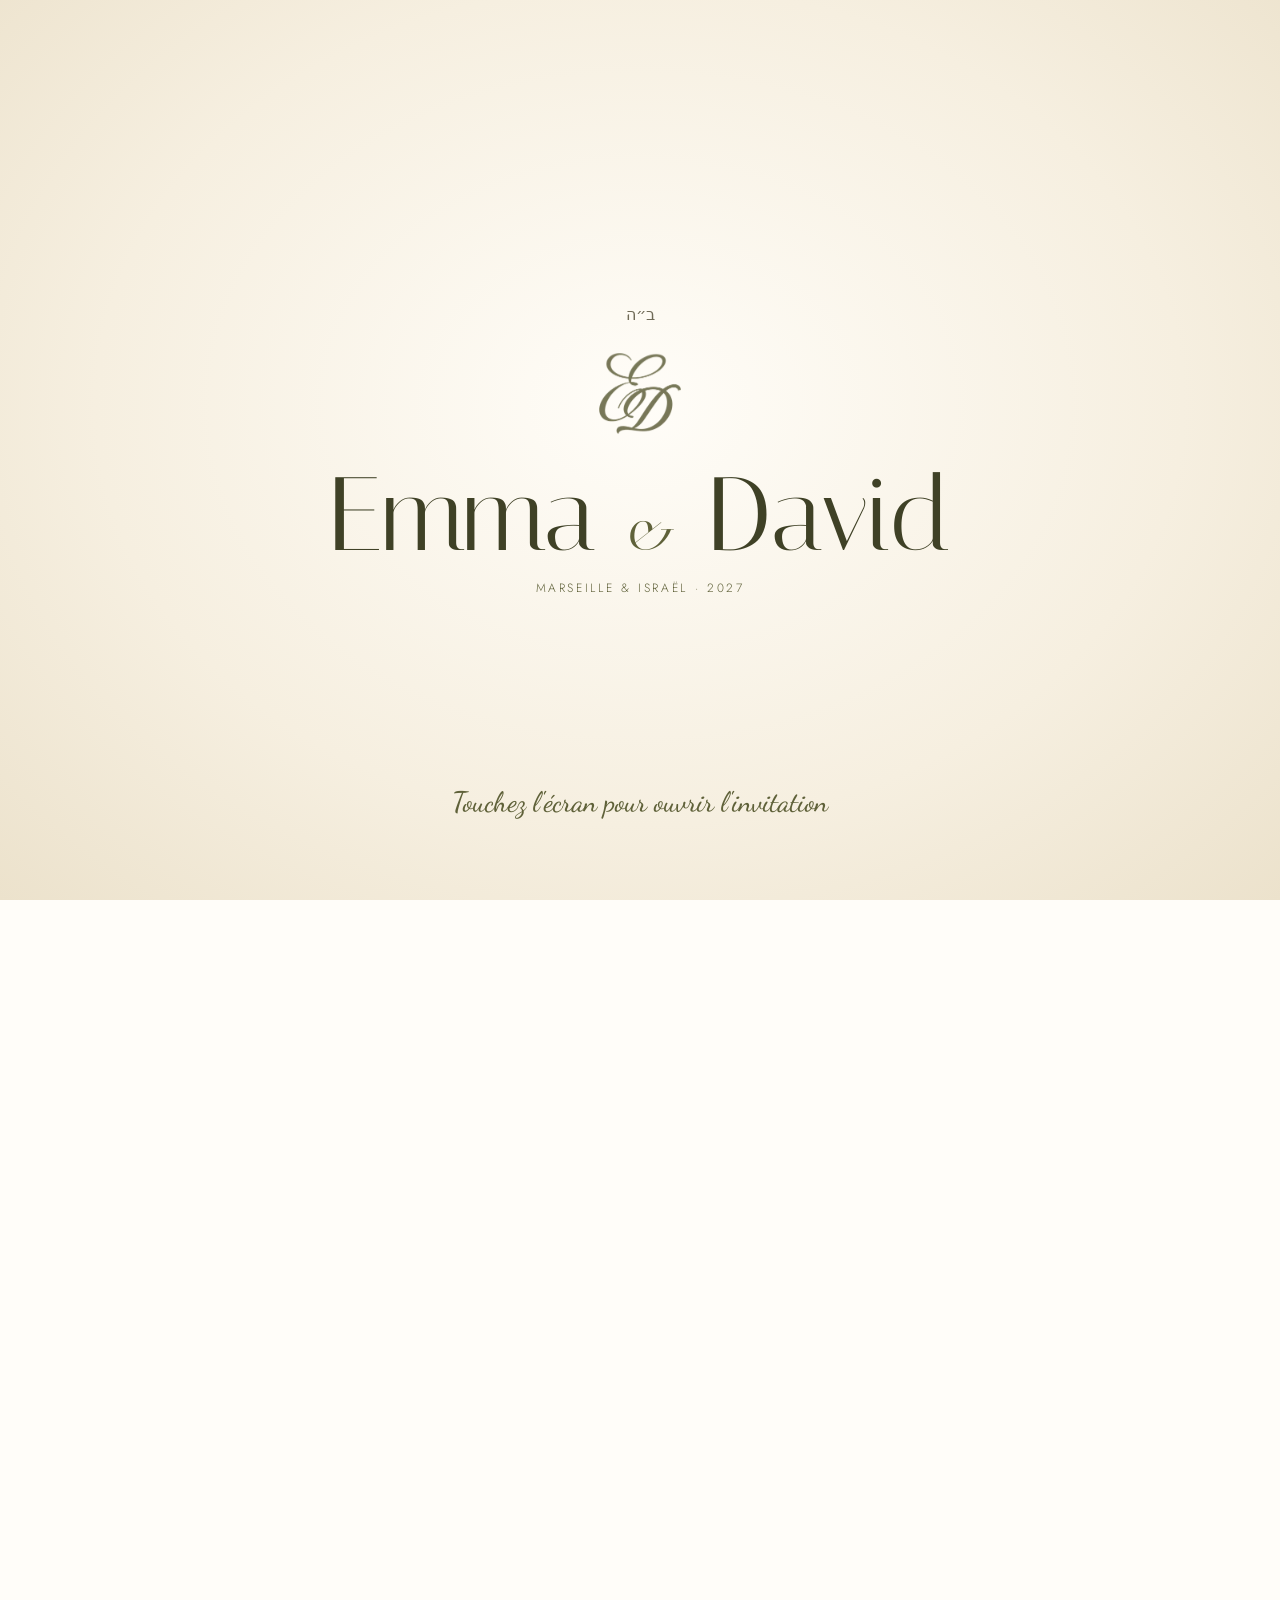
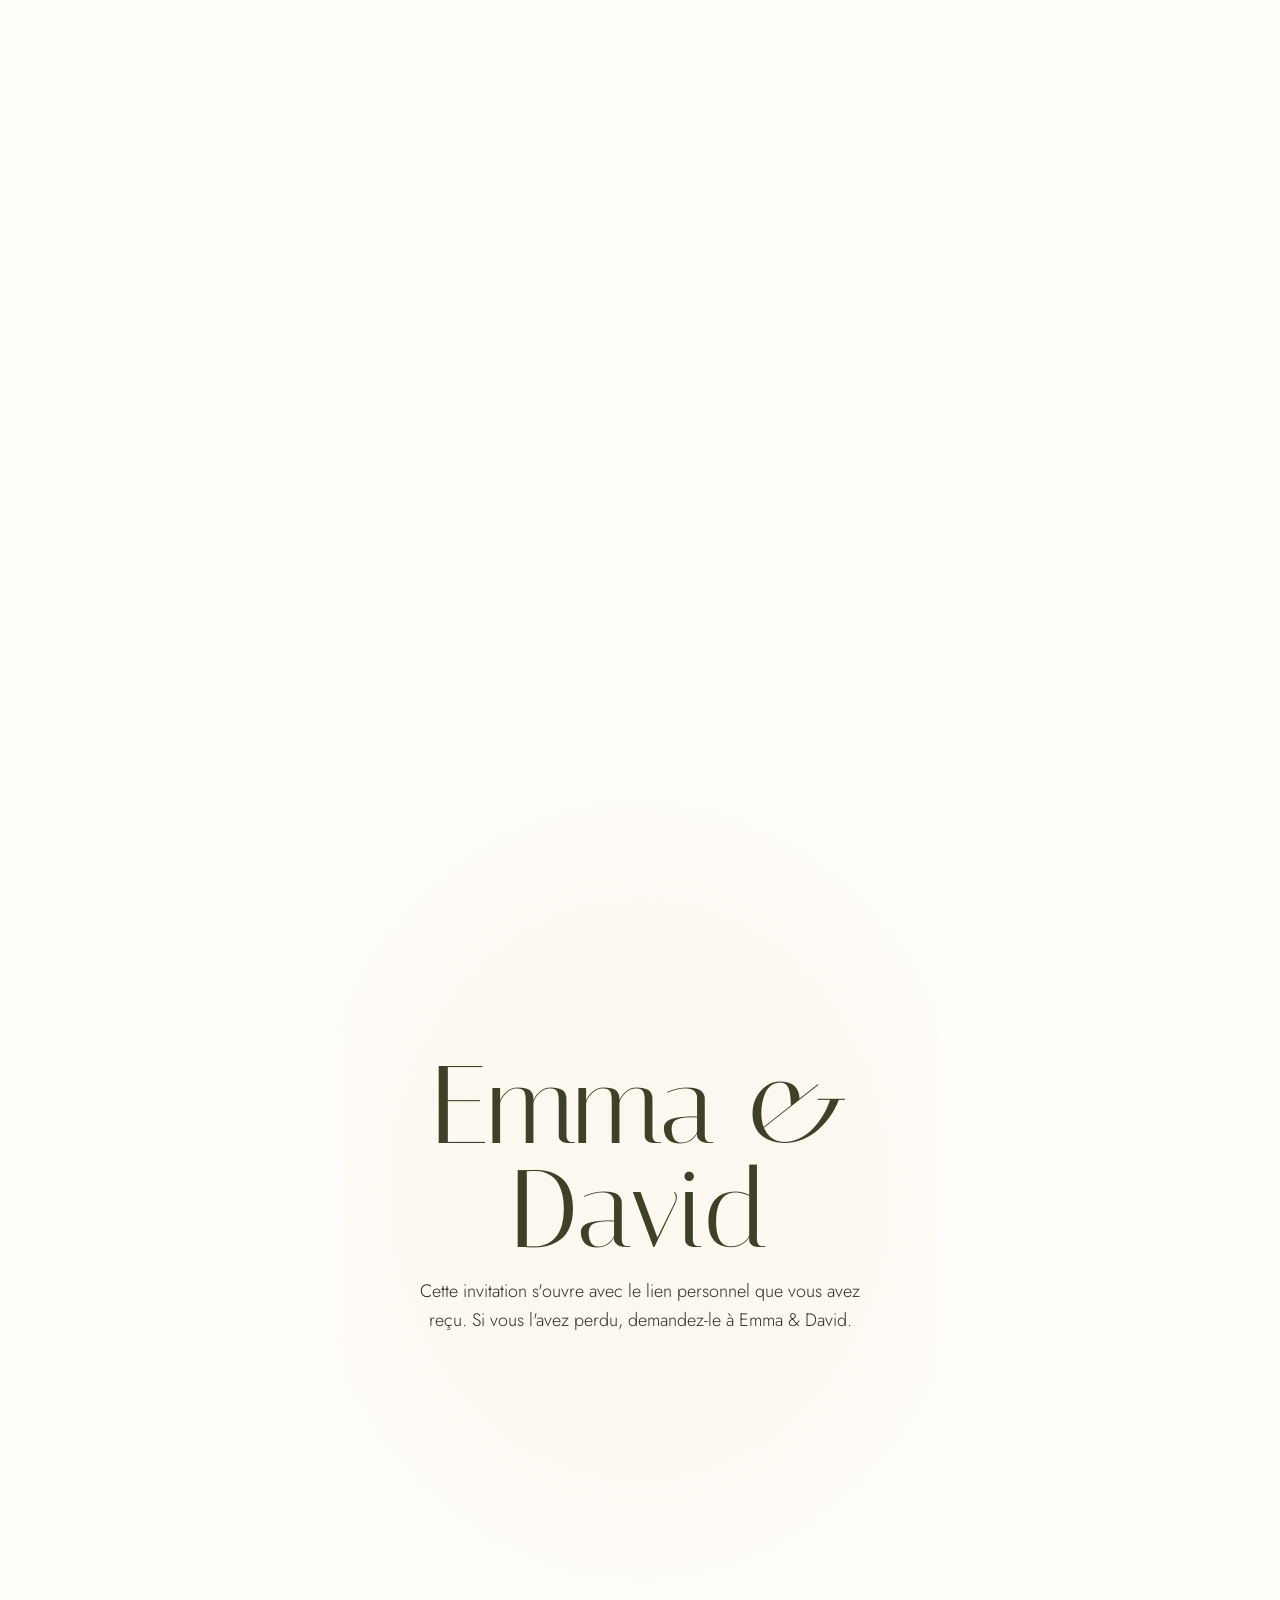
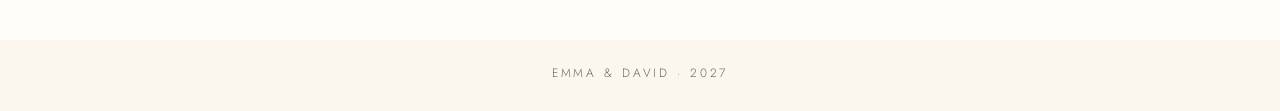
==== commit f6b370b0: "Défilement au doigt et à la souris fluide et naturel, sur les trois versions - le défilement automat" ====
--- a/index.html
+++ b/index.html
@@ -9,7 +9,7 @@
 <link rel="preconnect" href="https://fonts.googleapis.com">
 <link rel="preconnect" href="https://fonts.gstatic.com" crossorigin>
 <link rel="stylesheet" href="https://fonts.googleapis.com/css2?family=Italiana&family=Jost:wght@300;400;500&family=Pinyon+Script&family=Parisienne&family=Dancing+Script:wght@500&display=swap">
-<link rel="stylesheet" href="app.css?v=1790691723">
+<link rel="stylesheet" href="app.css?v=1790859631">
 </head>
 <body>
 
@@ -20,7 +20,7 @@
 <canvas id="stage" aria-hidden="true"></canvas>
 <div id="gate" class="gate" role="button" tabindex="0" aria-label="Ouvrir l'invitation">
   <p class="bh" lang="he">ב״ה</p>
-  <img class="gate-mono" src="monogramme.png" alt="" width="84" height="83">
+  <picture><source srcset="monogramme.webp" type="image/webp"><img class="gate-mono" src="monogramme-220.png" alt="" width="84" height="83" decoding="async"></picture>
   <p class="gate-guest" id="gate-guest"></p>
   <p class="gate-names">Emma <em>&amp;</em> David</p>
   <p class="gate-date">Marseille &amp; Israël · 2027</p>
@@ -29,9 +29,9 @@
 <p id="tap-hint" class="tap-hint">♪ Touchez l'écran pour la musique</p>
 <main id="story"></main>
 
-<script src="config.js?v=1790691723"></script>
-<script src="music.js?v=1790691723"></script>
-<script src="scenes.js?v=1790691723"></script>
-<script src="story.js?v=1790691723"></script>
+<script src="config.js?v=1790859631"></script>
+<script src="music.js?v=1790859631"></script>
+<script src="scenes.js?v=1790859631"></script>
+<script src="story.js?v=1790859631"></script>
 </body>
 </html>
--- a/app.css
+++ b/app.css
@@ -42,10 +42,11 @@
 }
 
 /* ---------- Décor et cinématiques pilotés par le défilement ---------- */
-#stage { position: fixed; inset: 0; width: 100%; height: 100%; display: block; z-index: 0; }
+/* hauteur « grande fenêtre » fixe : le décor n'est pas redimensionné quand la barre du navigateur apparaît ou disparaît */
+#stage { position: fixed; left: 0; top: 0; width: 100%; height: 100vh; height: 100lvh; display: block; z-index: 0; }
 #story { position: relative; z-index: 1; }
 .cine { position: relative; }
-.stick { position: sticky; top: 0; height: 100vh; overflow: hidden; }
+.stick { position: sticky; top: 0; height: 100vh; height: 100svh; overflow: hidden; }
 .caps {
   position: absolute; left: 0; right: 0;
   top: calc(env(safe-area-inset-top, 0px) + 8vh);
@@ -53,7 +54,7 @@
   display: grid; justify-items: center; gap: 4px; text-align: center;
   pointer-events: none;
 }
-.cap { margin: 0; opacity: 0; will-change: opacity, transform; }
+.cap { margin: 0; opacity: 0; }
 /* Mairie : texte au centre de l'écran */
 .caps-m { top: 50%; transform: translateY(-60%); gap: 8px; }
 /* Henné : texte au centre de l'écran, bien lisible sur le coucher de soleil */
@@ -82,12 +83,21 @@
   transition: opacity 1s ease, transform 1s ease;
   -webkit-tap-highlight-color: transparent;
 }
-.gate.open { opacity: 0; transform: scale(1.06); pointer-events: none; }
+.gate.open { opacity: 0; transform: scale(1.06); filter: blur(6px); pointer-events: none; }
+.gate { transition: opacity 1.1s ease, transform 1.2s cubic-bezier(.2, .7, .2, 1), filter 1.1s ease; }
+/* l'écran d'ouverture se compose doucement */
+.gate > p:not(.gate-hint) { animation: gate-in 1.4s cubic-bezier(.2, .7, .2, 1) both; }
+.gate > .bh { animation-delay: .15s; }
+.gate > .gate-guest { animation-delay: .9s; }
+.gate > .gate-names { animation-delay: 1.1s; }
+.gate > .gate-date { animation-delay: 1.4s; }
+@keyframes gate-in { from { opacity: 0; transform: translateY(10px); filter: blur(4px); } to { opacity: 1; transform: none; filter: none; } }
 .gate:focus-visible { outline: none; }
 .gate p { margin: 0; }
 .gate .bh { font-size: 16px; color: #6f6a57; margin-bottom: 10px; }
 .gate-guest { font-size: 12px; letter-spacing: .24em; text-transform: uppercase; color: #6f6a57; min-height: 1em; }
 /* Monogramme E&D, discret, sur l'écran d'ouverture */
+.gate picture { display: contents; }
 .gate-mono { width: clamp(64px, 18vw, 88px); height: auto; margin: 4px 0 14px; opacity: 0; animation: mono-in 1.6s .3s ease-out forwards; }
 @keyframes mono-in { from { opacity: 0; transform: translateY(6px); } to { opacity: .85; transform: none; } }
 .gate-names { font: 400 clamp(56px, 16vw, 104px)/1 "Italiana", "Didot", Georgia, serif; color: #3f4126; margin: 6px 0 !important; }
@@ -119,9 +129,8 @@
   width: 38px; height: 38px; border-radius: 50%;
   display: grid; place-items: center;
   border: 1px solid rgba(63, 65, 38, .25);
-  background: rgba(247, 242, 232, .55);
-  color: #3f4126; cursor: pointer;
-  backdrop-filter: blur(6px);
+  background: rgba(247, 242, 232, .82);
+  color: #3f4126; cursor: pointer; touch-action: manipulation;
 }
 .sound .mute { opacity: 1; }
 .sound.on .mute { opacity: 0; }
@@ -132,7 +141,7 @@
 .content { color: var(--text); }
 .inner { padding-bottom: 46vh; }
 .inner {
-  max-width: 600px; min-height: 100vh;
+  max-width: 600px; min-height: 100vh; min-height: 100svh;
   margin: 0 auto;
   padding-inline: 22px; padding-block: 72px 72px;
   display: flex; flex-direction: column; justify-content: center; align-items: center;
@@ -140,6 +149,12 @@
   background: radial-gradient(ellipse 75% 58% at 50% 50%, var(--scrim) 0%, var(--scrim) 42%, transparent 76%);
 }
 .inner p { margin: 0; }
+/* apparition douce des pages de texte, élément après élément */
+.inner > * { opacity: 0; transform: translateY(16px); transition: opacity 1.1s ease, transform 1.3s cubic-bezier(.2, .7, .2, 1); }
+.inner.vu > * { opacity: 1; transform: none; }
+.inner.vu > :nth-child(2) { transition-delay: .1s; } .inner.vu > :nth-child(3) { transition-delay: .2s; }
+.inner.vu > :nth-child(4) { transition-delay: .3s; } .inner.vu > :nth-child(5) { transition-delay: .4s; }
+.inner.vu > :nth-child(6) { transition-delay: .5s; } .inner.vu > :nth-child(n+7) { transition-delay: .6s; }
 .bh { font-size: 15px; color: var(--soft); margin-bottom: 6px !important; }
 .eyebrow { font-size: 12px; letter-spacing: .24em; text-transform: uppercase; color: var(--accent); }
 .names {
@@ -211,6 +226,7 @@
 
 @media (prefers-reduced-motion: reduce) {
   .gate-hint { animation: none; }
+  .gate > p, .inner > * { animation: none !important; transition: none !important; opacity: 1 !important; transform: none !important; }
   .cap { transition: none !important; }
 }
 .guest:empty, .gate-guest:empty { display: none; }
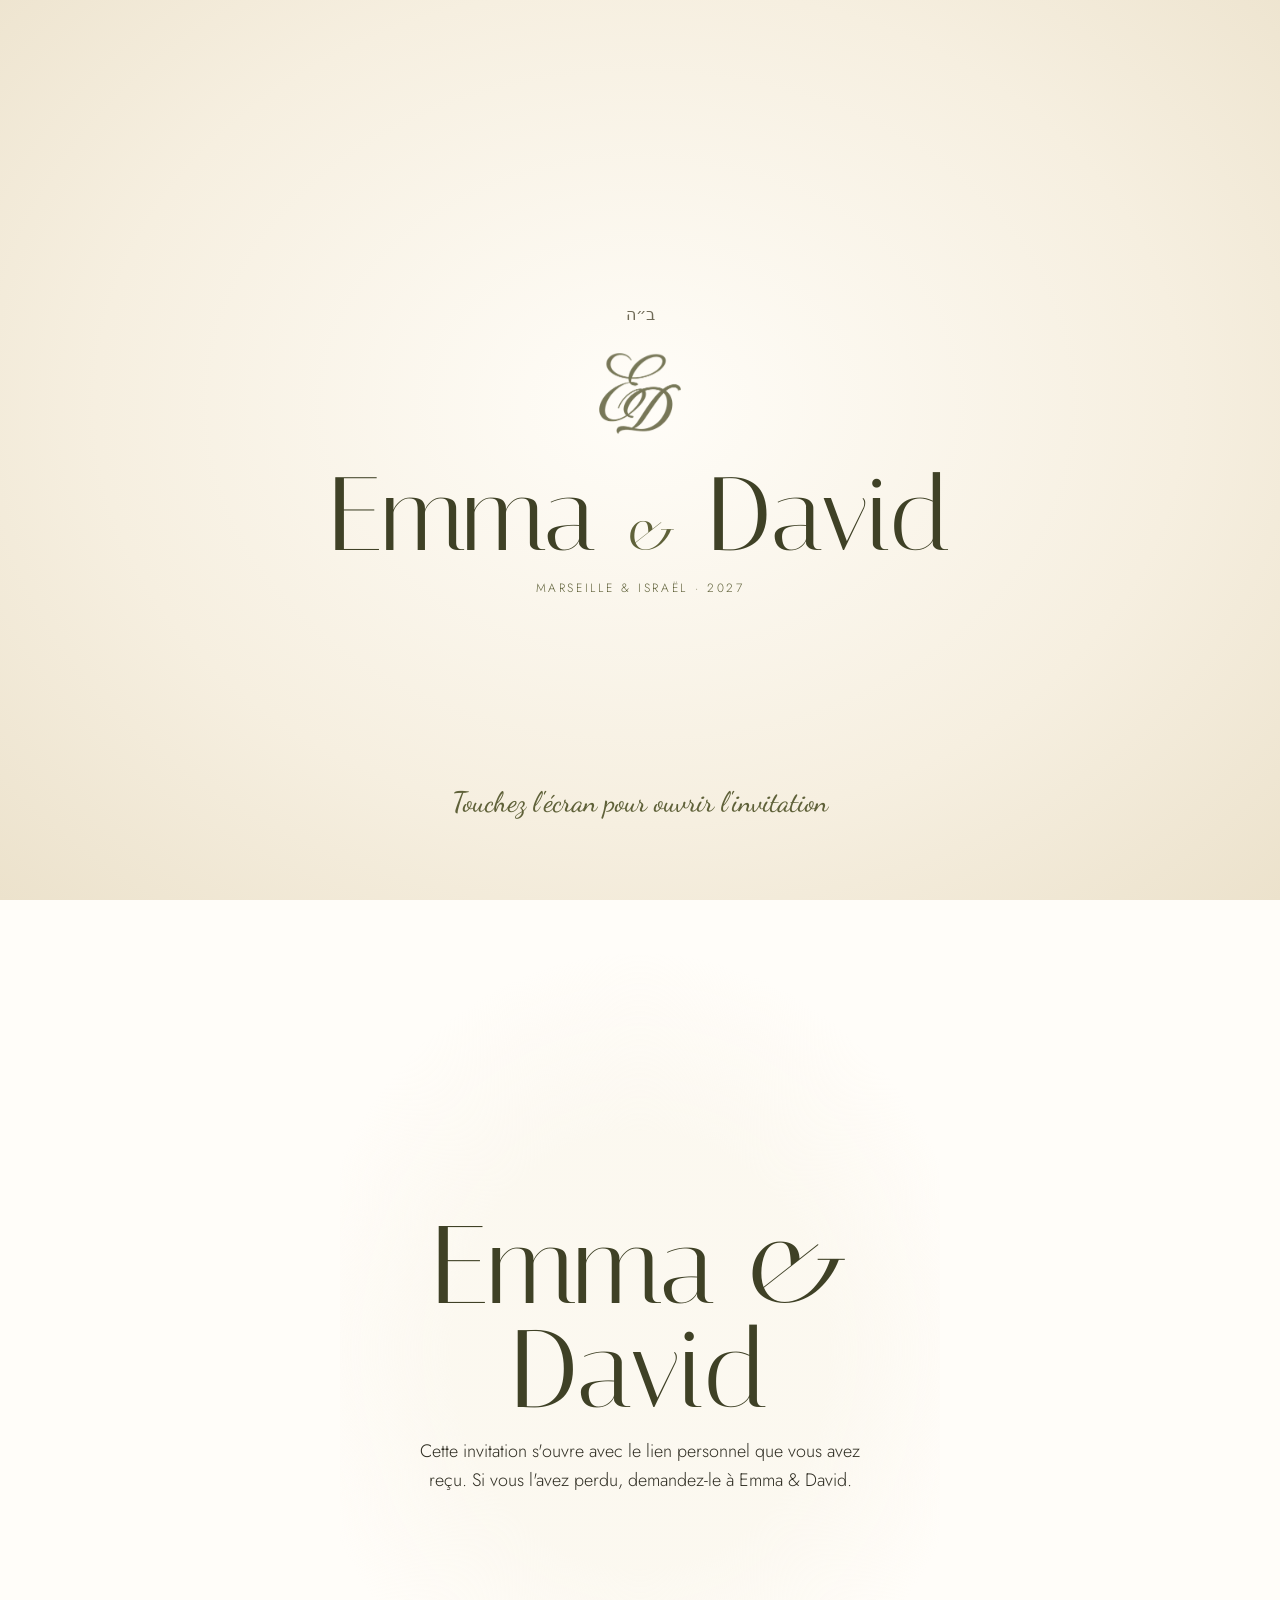
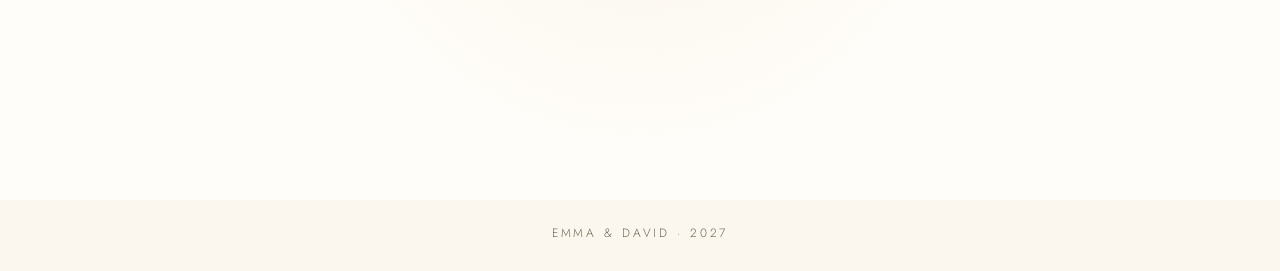
==== commit 0fe93f68: "Nouvelle architecture du défilement, sur les trois versions : plus de sauts possibles Le décor ne dé" ====
--- a/index.html
+++ b/index.html
@@ -9,7 +9,7 @@
 <link rel="preconnect" href="https://fonts.googleapis.com">
 <link rel="preconnect" href="https://fonts.gstatic.com" crossorigin>
 <link rel="stylesheet" href="https://fonts.googleapis.com/css2?family=Italiana&family=Jost:wght@300;400;500&family=Pinyon+Script&family=Parisienne&family=Dancing+Script:wght@500&display=swap">
-<link rel="stylesheet" href="app.css?v=1790859631">
+<link rel="stylesheet" href="app.css?v=1790861762">
 </head>
 <body>
 
@@ -29,9 +29,10 @@
 <p id="tap-hint" class="tap-hint">♪ Touchez l'écran pour la musique</p>
 <main id="story"></main>
 
-<script src="config.js?v=1790859631"></script>
-<script src="music.js?v=1790859631"></script>
-<script src="scenes.js?v=1790859631"></script>
-<script src="story.js?v=1790859631"></script>
+<script src="config.js?v=1790861762"></script>
+<script src="music.js?v=1790861762"></script>
+<script src="scenes.js?v=1790861762"></script>
+<script src="defile.js?v=1790861762"></script>
+<script src="story.js?v=1790861762"></script>
 </body>
 </html>
--- a/app.css
+++ b/app.css
@@ -45,8 +45,9 @@
 /* hauteur « grande fenêtre » fixe : le décor n'est pas redimensionné quand la barre du navigateur apparaît ou disparaît */
 #stage { position: fixed; left: 0; top: 0; width: 100%; height: 100vh; height: 100lvh; display: block; z-index: 0; }
 #story { position: relative; z-index: 1; }
-.cine { position: relative; }
-.stick { position: sticky; top: 0; height: 100vh; height: 100svh; overflow: hidden; }
+/* chaque cinématique tient sur un écran, dans le flux normal de la page (rien de « collé » pendant le défilement) */
+.cine { position: relative; height: 100vh; height: 100svh; }
+.stick { position: absolute; inset: 0; overflow: hidden; }
 .caps {
   position: absolute; left: 0; right: 0;
   top: calc(env(safe-area-inset-top, 0px) + 8vh);
@@ -139,7 +140,6 @@
 /* ---------- Pages de texte ---------- */
 /* ---------- Pages de texte, posées sur le décor ---------- */
 .content { color: var(--text); }
-.inner { padding-bottom: 46vh; }
 .inner {
   max-width: 600px; min-height: 100vh; min-height: 100svh;
   margin: 0 auto;
@@ -150,7 +150,7 @@
 }
 .inner p { margin: 0; }
 /* apparition douce des pages de texte, élément après élément */
-.inner > * { opacity: 0; transform: translateY(16px); transition: opacity 1.1s ease, transform 1.3s cubic-bezier(.2, .7, .2, 1); }
+.inner > * { opacity: 0; transform: translateY(10px); transition: opacity 1.1s ease, transform 1.3s cubic-bezier(.2, .7, .2, 1); }
 .inner.vu > * { opacity: 1; transform: none; }
 .inner.vu > :nth-child(2) { transition-delay: .1s; } .inner.vu > :nth-child(3) { transition-delay: .2s; }
 .inner.vu > :nth-child(4) { transition-delay: .3s; } .inner.vu > :nth-child(5) { transition-delay: .4s; }
